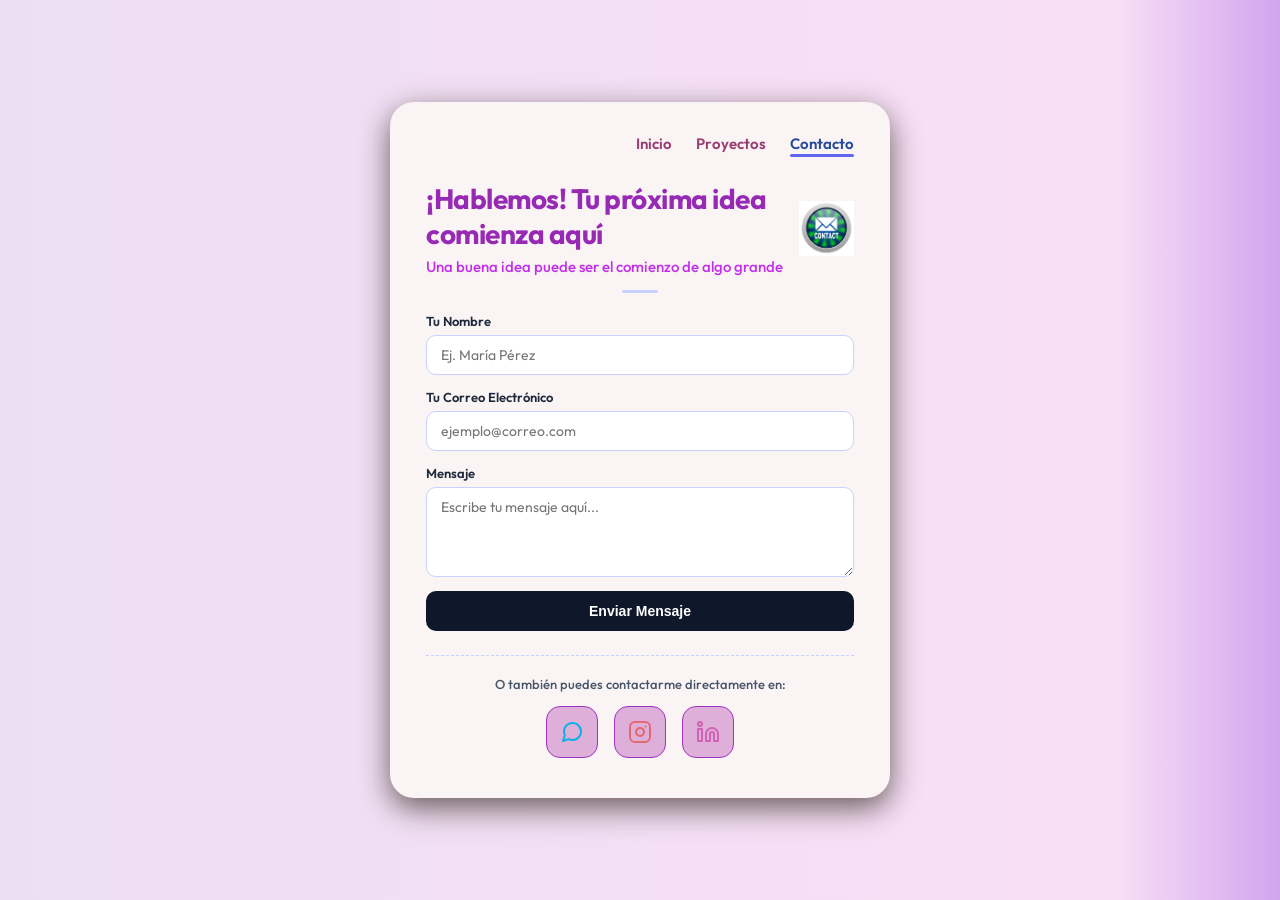
==== contacto.html @ 444f23f7 "3era parte" ====
<!DOCTYPE html>
<html lang="es">

<head>
    <meta charset="UTF-8">
    <meta name="viewport" content="width=device-width, initial-scale=1.0">
    <meta name="description"
        content="Ponte en contacto con Alejandra Delgado Arancibia para consultas, proyectos de marketing digital y colaboraciones.">
    <title>Contacto - Alejandra Delgado</title>
    <!-- Vinculación del archivo CSS compartido -->
    <link rel="stylesheet" href="css/style.css">
    <!-- Tipografía desde Google Fonts (Outfit) -->
    <link rel="preconnect" href="https://fonts.googleapis.com">
    <link rel="preconnect" href="https://fonts.gstatic.com" crossorigin>
    <link href="https://fonts.googleapis.com/css2?family=Outfit:wght@300;400;500;600;700&display=swap" rel="stylesheet">
    <link rel="stylesheet" href="https://unpkg.com/aos@next/dist/aos.css" />
</head>

<body>

    <!-- CONTENEDOR CENTRAL (TARJETA DE PORTAFOLIO) -->
    <main class="card">

        <!-- 1. Menú de Navegación -->
        <nav class="nav-menu" aria-label="Navegación principal">
            <a href="index.html" class="nav-link">Inicio</a>
            <a href="proyectos.html" class="nav-link">Proyectos</a>
            <a href="contacto.html" class="nav-link active">Contacto</a>
        </nav>

        <!-- 2. Encabezado de la página de Contacto -->
        <header class="contact-header-container">
            <div class="contact-header-text">
                <h1 class="profile-name">¡Hablemos! Tu próxima idea comienza aquí</h1>
                <h2 class="profile-subtitle">Una buena idea puede ser el comienzo de algo grande</h2>
            </div>
            <img src="img/logo contacto.webp" alt="Ilustración de contacto" class="contact-header-img">
        </header>

        <!-- 3. Línea Decorativa -->
        <div class="divider" role="separator"></div>

        <!-- 4. Formulario de Contacto (Con servicio gratuito FormSubmit) -->
        <form class="contact-form" action="https://formsubmit.co/alejandradelgadoa21@gmail.com" method="POST">
            <!-- Asunto del correo que recibirás -->
            <input type="hidden" name="_subject" value="¡Nuevo mensaje desde tu Portafolio Web!">
            <!-- Redirección opcional tras enviar -->
            <input type="hidden" name="_captcha" value="false">

            <div class="form-group">
                <label for="nombre" class="form-label">Tu Nombre</label>
                <input type="text" id="nombre" name="nombre" class="form-input" placeholder="Ej. María Pérez" required>
            </div>

            <div class="form-group">
                <label for="email" class="form-label">Tu Correo Electrónico</label>
                <input type="email" id="email" name="email" class="form-input" placeholder="ejemplo@correo.com"
                    required>
            </div>

            <div class="form-group">
                <label for="mensaje" class="form-label">Mensaje</label>
                <textarea id="mensaje" name="mensaje" class="form-textarea" placeholder="Escribe tu mensaje aquí..."
                    required></textarea>
            </div>

            <button type="submit" class="btn-submit">Enviar Mensaje</button>
        </form>

        <!-- 5. Opciones Directas de Contacto -->
        <section class="contact-direct">
            <p class="contact-or-text">O también puedes contactarme directamente en:</p>
            <div class="social-buttons" aria-label="Redes sociales">
                <a href="https://wa.me/" target="_blank" rel="noopener noreferrer" class="btn-social"
                    aria-label="WhatsApp" title="WhatsApp">
                    <svg class="icon icon-whatsapp" viewBox="0 0 24 24" fill="none" stroke="currentColor"
                        stroke-width="2" stroke-linecap="round" stroke-linejoin="round">
                        <path
                            d="M21 11.5a8.38 8.38 0 0 1-.9 3.8 8.5 8.5 0 0 1-7.6 4.7 8.38 8.38 0 0 1-3.8-.9L3 21l1.9-5.7a8.38 8.38 0 0 1-.9-3.8 8.5 8.5 0 0 1 4.7-7.6 8.38 8.38 0 0 1 3.8-.9h.5a8.48 8.48 0 0 1 8 8v.5z">
                        </path>
                    </svg>
                </a>
                <a href="https://www.instagram.com/alejad.18/" target="_blank" rel="noopener noreferrer"
                    class="btn-social" aria-label="Instagram" title="Instagram">
                    <svg class="icon icon-instagram" viewBox="0 0 24 24" fill="none" stroke="currentColor"
                        stroke-width="2" stroke-linecap="round" stroke-linejoin="round">
                        <rect x="2" y="2" width="20" height="20" rx="5" ry="5"></rect>
                        <path d="M16 11.37A4 4 0 1 1 12.63 8 4 4 0 0 1 16 11.37z"></path>
                        <line x1="17.5" y1="6.5" x2="17.51" y2="6.5"></line>
                    </svg>
                </a>
                <a href="https://www.linkedin.com/feed/" target="_blank" rel="noopener noreferrer" class="btn-social"
                    aria-label="LinkedIn" title="LinkedIn">
                    <svg class="icon icon-linkedin" viewBox="0 0 24 24" fill="none" stroke="currentColor"
                        stroke-width="2" stroke-linecap="round" stroke-linejoin="round">
                        <path d="M16 8a6 6 0 0 1 6 6v7h-4v-7a2 2 0 0 0-2-2 2 2 0 0 0-2 2v7h-4v-7a6 6 0 0 1 6-6z"></path>
                        <rect x="2" y="9" width="4" height="12"></rect>
                        <circle cx="4" cy="4" r="2"></circle>
                    </svg>
                </a>
            </div>
        </section>

    </main>
    <script src="https://unpkg.com/aos@next/dist/aos.js"></script>
    <script>
        AOS.init({
            duration: 800, /* Duración de la animación en milisegundos */
            once: true /* La animación ocurre solo una vez al hacer scroll */
        });
    </script>
</body>

</html>
---- css/style.css ----
/* ==========================================================================
   PORTAFOLIO PERSONAL - ALEJANDRA DELGADO
   
   ========================================================================== */

/* --------------------------------------------------------------------------
   1. RESET Y BASE GENERAL
   -------------------------------------------------------------------------- */
* {
    margin: 0;
    padding: 0;
    box-sizing: border-box;
}

body {
    font-family: 'Outfit', sans-serif;
    background: #d9bee8;
    background: linear-gradient(90deg, rgba(217, 190, 232, 0.5) 0%, rgba(242, 179, 235, 0.41) 87%, rgba(182, 109, 227, 0.62) 100%);
    /* Color de fondo suave de la pantalla (Gris azulado) */
    color: #1a202c;
    min-height: 100vh;
    display: flex;
    justify-content: center;
    align-items: center;
    padding: 20px;
}

/* --------------------------------------------------------------------------
   2. CONTENEDOR TARJETA (CARD)
   -------------------------------------------------------------------------- */
.card {
    background-color: #faf4f4;
    /* Fondo rosa de la tarjeta */
    width: 100%;
    max-width: 500px;
    /* Ancho máximo acorde a la imagen de muestra */
    border-radius: 24px;
    /* Bordes bastante redondeados */
    padding: 32px 36px 40px 36px;
    box-shadow: 0 10px 30px rgba(99, 86, 86, 0.957);
    /* Sombra muy elegante y suave */
    text-align: center;
}

/* --------------------------------------------------------------------------
   3. MENÚ DE NAVEGACIÓN SUPERIOR
   -------------------------------------------------------------------------- */
.nav-menu {
    display: flex;
    justify-content: flex-end;
    /* Alinea el menú a la derecha */
    gap: 24px;
    /* Espacio entre las opciones */
    margin-bottom: 24px;
}

.nav-link {
    text-decoration: none;
    color: #7b0b4ec7;
    /* Color de texto secundario para opciones no activas */
    font-size: 15px;
    font-weight: 600;
    position: relative;
    padding-bottom: 4px;
    transition: color 0.2s ease;
}

.nav-link:hover {
    color: #7d32ac;
}

/* Opción activa (Inicio) con su barrita morada debajo */
.nav-link.active {
    color: #25499c;
}

.nav-link.active::after {
    content: '';
    position: absolute;
    bottom: 0;
    left: 0;
    width: 100%;
    height: 3px;
    background-color: #6366f1;
    /* Color azul/morado de la barrita inferior */
    border-radius: 2px;
}

/* --------------------------------------------------------------------------
   4. FOTO DE PERFIL (AVATAR CIRCULAR CON ANILLO DE COLOR)
   -------------------------------------------------------------------------- */
.avatar-container {
    width: 140px;
    height: 140px;
    margin: 0 auto 24px auto;
    /* Centrado con margen inferior */
    border-radius: 50%;
    box-shadow: 0 0 0 12px #ff2d8d;
    /* Anillo/Aro de luz rosado llamativo alrededor de la foto */
    overflow: hidden;
}

.avatar-img {
    width: 100%;
    height: 100%;
    object-fit: cover;
    /* Ajusta la foto sin deformarla */
}

/* --------------------------------------------------------------------------
   5. NOMBRES Y TEXTOS (TIPOGRAFÍAS Y COLORES DIFERENCIADOS)
   -------------------------------------------------------------------------- */
.profile-header {
    margin-bottom: 14px;
}

/* Encabezado especial para la página de Contacto con imagen al lado */
.contact-header-container {
    display: flex;
    align-items: center;
    justify-content: center;
    gap: 16px;
    margin-bottom: 14px;
}

.contact-header-text {
    text-align: left;
}

.contact-header-img {
    width: 55px;
    height: 55px;
    object-fit: contain;
    flex-shrink: 0;
    animation: float 3s ease-in-out infinite;
}

@keyframes float {

    0%,
    100% {
        transform: translateY(0);
    }

    50% {
        transform: translateY(-5px);
    }
}

/* Nombre principal: Color oscuro y destacado (#0f172a) */
.profile-name {
    font-size: 28px;
    font-weight: 700;
    color: #8506a8d9;
    /* Azul marino muy oscuro, diferente al párrafo */
    letter-spacing: -0.5px;
    margin-bottom: 6px;
}

/* Subtítulo de profesión: Color gris azulado tenue (#64748b) */
.profile-subtitle {
    font-size: 15px;
    font-weight: 500;
    color: #c22eeb;
}

/* Línea decorativa pequeña debajo del subtítulo */
.divider {
    width: 36px;
    height: 3px;
    background-color: #c7d2fe;
    /* Color lila/azul suave */
    border-radius: 3px;
    margin: 0 auto 20px auto;
}

/* Párrafo / Biografía: Color gris intermedio (#475569) */
.profile-bio {
    font-size: 14px;
    line-height: 1.65;
    color: #8315b57b;
    /* Gris suave legible, distinto del título */
    max-width: 400px;
    margin: 0 auto 28px auto;
}

/* --------------------------------------------------------------------------
   6. BOTONES PARA LOS ENLACES (REDES SOCIALES CUADRADOS CON ICONO)
   -------------------------------------------------------------------------- */
.social-buttons {
    display: flex;
    flex-direction: row;
    justify-content: center;
    align-items: center;
    gap: 16px;
    max-width: 300px;
    margin: 0 auto;
    width: 100%;
}

.btn-social {
    display: flex;
    align-items: center;
    justify-content: center;
    width: 52px;
    height: 52px;
    background-color: #ddafd9;
    border: 1.5px solid #a032c1;
    /* Borde de color suave y esquinas redondeadas tipo redondo moderno */
    border-radius: 14px;
    text-decoration: none;
    color: #1e293b;
    transition: all 0.25s cubic-bezier(0.4, 0, 0.2, 1);
}

/* Efecto al pasar el mouse por encima del botón */
.btn-social:hover {
    border-color: #41418f;
    background-color: #ffffff;
    box-shadow: 0 6px 16px rgba(160, 50, 193, 0.25);
    transform: translateY(-3px) scale(1.05);
}

/* Estilos de los iconos dentro de los botones */
.icon {
    width: 24px;
    height: 24px;
}

.icon-instagram {
    color: #e64d4db6;
    /* Color morado característico de Instagram */
}

.icon-linkedin {
    color: hsl(314, 54%, 60%);
    /* Color azul oficial de LinkedIn */
}

.icon-whatsapp {
    color: #0db1e8;
    /* Color verde oficial de WhatsApp */
}

/* --------------------------------------------------------------------------
   7. SECCIÓN DE PROYECTOS Y FORMULARIO DE CONTACTO
   -------------------------------------------------------------------------- */
.projects-grid {
    display: flex;
    flex-direction: column;
    gap: 16px;
    margin-top: 20px;
    text-align: left;
}

.project-item {
    background-color: #ffffff;
    border: 1.5px solid #c7d2fe;
    border-radius: 16px;
    padding: 16px;
    transition: transform 0.2s ease, box-shadow 0.2s ease;
}

.project-item:hover {
    transform: translateY(-2px);
    box-shadow: 0 4px 12px rgba(0, 0, 0, 0.05);
}

.project-img {
    width: 100%;
    height: 140px;
    object-fit: cover;
    border-radius: 10px;
    margin-bottom: 12px;
    background-color: #f1f5f9;
}

.project-title {
    font-size: 17px;
    font-weight: 700;
    color: #0f172a;
    margin-bottom: 6px;
}

.project-desc {
    font-size: 13px;
    color: #475569;
    line-height: 1.5;
    margin-bottom: 10px;
}

.btn-project {
    display: inline-block;
    padding: 8px 16px;
    background-color: #6366f1;
    color: #ffffff;
    text-decoration: none;
    font-size: 13px;
    font-weight: 600;
    border-radius: 8px;
    transition: background-color 0.2s ease;
}

.btn-project:hover {
    background-color: #4f46e5;
}

/* Formulario de Contacto */
.contact-form {
    display: flex;
    flex-direction: column;
    gap: 14px;
    margin-top: 20px;
    text-align: left;
}

.form-group {
    display: flex;
    flex-direction: column;
    gap: 6px;
}

.form-label {
    font-size: 13px;
    font-weight: 600;
    color: #1e293b;
}

.form-input,
.form-textarea {
    width: 100%;
    padding: 10px 14px;
    border: 1.5px solid #c7d2fe;
    border-radius: 10px;
    font-family: inherit;
    font-size: 14px;
    outline: none;
    transition: border-color 0.2s ease;
}

.form-input:focus,
.form-textarea:focus {
    border-color: #6366f1;
}

.form-textarea {
    resize: vertical;
    min-height: 90px;
}

.btn-submit {
    background-color: #0f172a;
    color: #ffffff;
    border: none;
    border-radius: 10px;
    padding: 12px;
    font-size: 14px;
    font-weight: 600;
    cursor: pointer;
    transition: background-color 0.2s ease;
}

.btn-submit:hover {
    background-color: #6366f1;
}

.contact-direct {
    margin-top: 24px;
    padding-top: 20px;
    border-top: 1px dashed #c7d2fe;
}

.contact-or-text {
    font-size: 13px;
    color: #475569;
    margin-bottom: 14px;
    font-weight: 500;
}
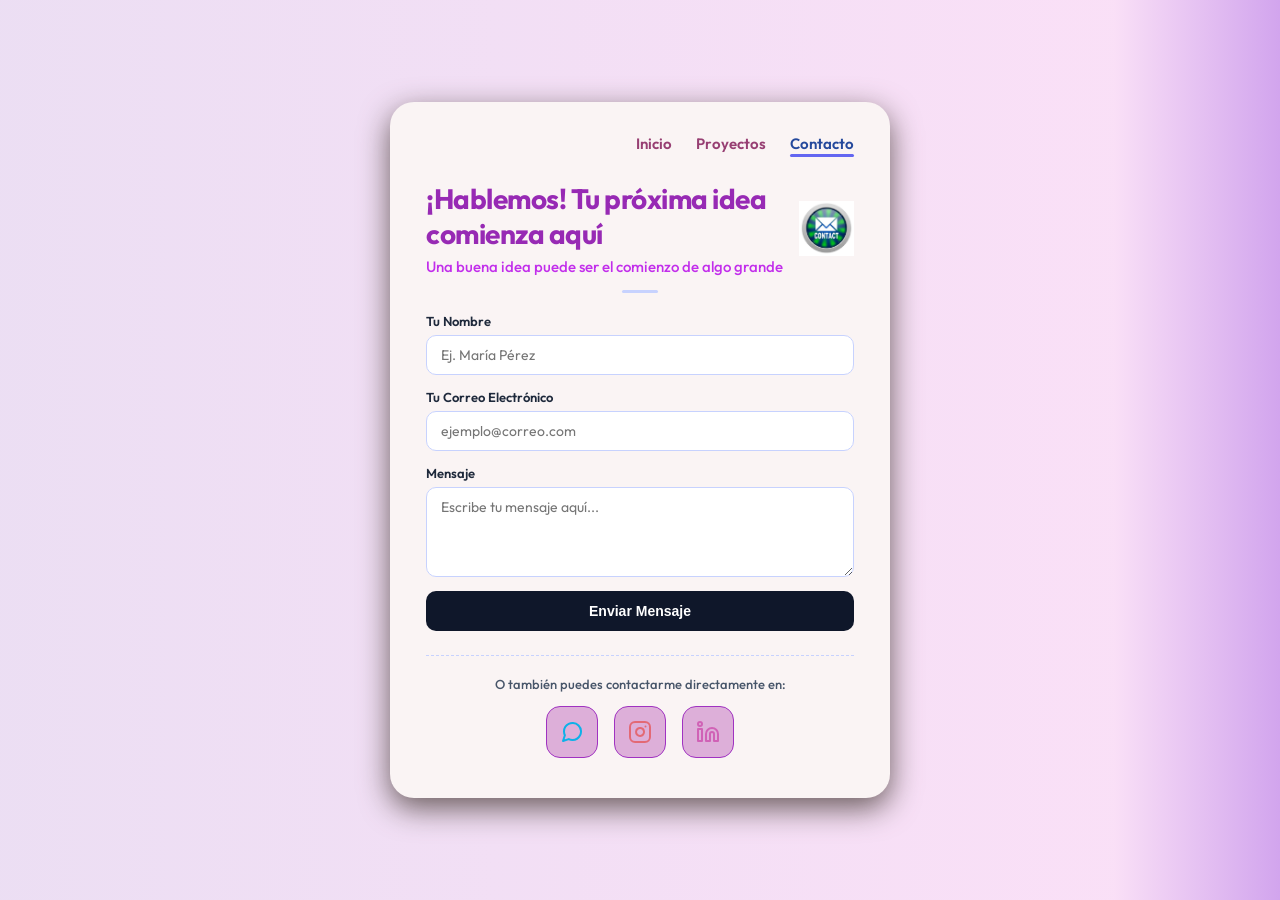
==== commit 479428fc: "3era parte" ====
--- a/contacto.html
+++ b/contacto.html
@@ -41,7 +41,8 @@
         <div class="divider" role="separator"></div>
 
         <!-- 4. Formulario de Contacto (Con servicio gratuito FormSubmit) -->
-        <form class="contact-form" action="https://formsubmit.co/alejandradelgadoa21@gmail.com" method="POST">
+        <form class="contact-form" action="https://formsubmit.co/alejandradelgadoa21@gmail.com" method="POST"
+            data-aos="fade-up" data-aos-delay="500">
             <!-- Asunto del correo que recibirás -->
             <input type="hidden" name="_subject" value="¡Nuevo mensaje desde tu Portafolio Web!">
             <!-- Redirección opcional tras enviar -->
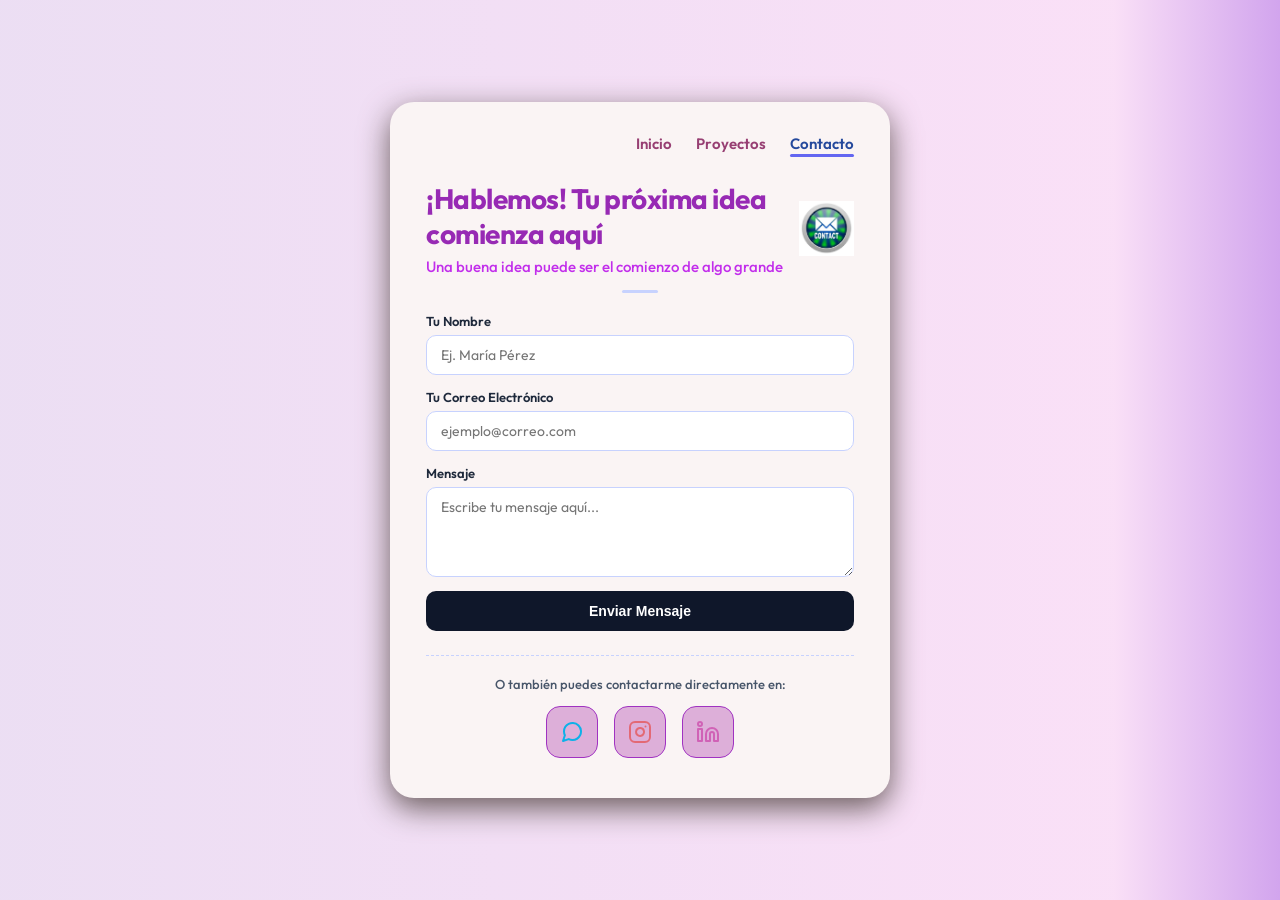
==== commit cd65d86f: "ultimos ajustes" ====
--- a/contacto.html
+++ b/contacto.html
@@ -42,7 +42,7 @@
 
         <!-- 4. Formulario de Contacto (Con servicio gratuito FormSubmit) -->
         <form class="contact-form" action="https://formsubmit.co/alejandradelgadoa21@gmail.com" method="POST"
-            data-aos="fade-up" data-aos-delay="500">
+            data-aos="fade-down" data-aos-delay="500">
             <!-- Asunto del correo que recibirás -->
             <input type="hidden" name="_subject" value="¡Nuevo mensaje desde tu Portafolio Web!">
             <!-- Redirección opcional tras enviar -->
@@ -70,10 +70,10 @@
 
         <!-- 5. Opciones Directas de Contacto -->
         <section class="contact-direct">
-            <p class="contact-or-text">O también puedes contactarme directamente en:</p>
+            <p class="contact-or-text" data-aos="fade-up" data-aos-delay="600">O también puedes contactarme directamente en:</p>
             <div class="social-buttons" aria-label="Redes sociales">
-                <a href="https://wa.me/" target="_blank" rel="noopener noreferrer" class="btn-social"
-                    aria-label="WhatsApp" title="WhatsApp">
+                <a href="https://wa.me/" target="_blank" rel="noopener noreferrer"
+                    class="btn-social btn-whatsapp" aria-label="WhatsApp" title="WhatsApp" data-aos="flip-left" data-aos-delay="700">
                     <svg class="icon icon-whatsapp" viewBox="0 0 24 24" fill="none" stroke="currentColor"
                         stroke-width="2" stroke-linecap="round" stroke-linejoin="round">
                         <path
@@ -82,7 +82,7 @@
                     </svg>
                 </a>
                 <a href="https://www.instagram.com/alejad.18/" target="_blank" rel="noopener noreferrer"
-                    class="btn-social" aria-label="Instagram" title="Instagram">
+                    class="btn-social btn-instagram" aria-label="Instagram" title="Instagram" data-aos="flip-left" data-aos-delay="800">
                     <svg class="icon icon-instagram" viewBox="0 0 24 24" fill="none" stroke="currentColor"
                         stroke-width="2" stroke-linecap="round" stroke-linejoin="round">
                         <rect x="2" y="2" width="20" height="20" rx="5" ry="5"></rect>
@@ -90,8 +90,8 @@
                         <line x1="17.5" y1="6.5" x2="17.51" y2="6.5"></line>
                     </svg>
                 </a>
-                <a href="https://www.linkedin.com/feed/" target="_blank" rel="noopener noreferrer" class="btn-social"
-                    aria-label="LinkedIn" title="LinkedIn">
+                <a href="https://www.linkedin.com/feed/" target="_blank" rel="noopener noreferrer"
+                    class="btn-social btn-linkedin" aria-label="LinkedIn" title="LinkedIn" data-aos="flip-left" data-aos-delay="900">
                     <svg class="icon icon-linkedin" viewBox="0 0 24 24" fill="none" stroke="currentColor"
                         stroke-width="2" stroke-linecap="round" stroke-linejoin="round">
                         <path d="M16 8a6 6 0 0 1 6 6v7h-4v-7a2 2 0 0 0-2-2 2 2 0 0 0-2 2v7h-4v-7a6 6 0 0 1 6-6z"></path>
--- a/css/style.css
+++ b/css/style.css
@@ -210,36 +210,73 @@
     border-radius: 14px;
     text-decoration: none;
     color: #1e293b;
-    transition: all 0.25s cubic-bezier(0.4, 0, 0.2, 1);
-}
-
-/* Efecto al pasar el mouse por encima del botón */
-.btn-social:hover {
-    border-color: #41418f;
-    background-color: #ffffff;
-    box-shadow: 0 6px 16px rgba(160, 50, 193, 0.25);
-    transform: translateY(-3px) scale(1.05);
+    transition: all 0.4s cubic-bezier(0.4, 0, 0.2, 1);
+}
+
+/* Efecto al pasar el mouse o tocar el botón: giro 360° sobre su eje */
+.btn-social:hover,
+.btn-social:active {
+    transform: translateY(-4px) scale(1.12) rotate(360deg);
 }
 
 /* Estilos de los iconos dentro de los botones */
 .icon {
     width: 24px;
     height: 24px;
+    transition: color 0.3s ease;
 }
 
 .icon-instagram {
     color: #e64d4db6;
-    /* Color morado característico de Instagram */
 }
 
 .icon-linkedin {
     color: hsl(314, 54%, 60%);
-    /* Color azul oficial de LinkedIn */
 }
 
 .icon-whatsapp {
     color: #0db1e8;
-    /* Color verde oficial de WhatsApp */
+}
+
+/* --- COLORES ORIGINALES DE CADA APLICACIÓN AL TOCAR / HOVER --- */
+
+/* Instagram: Gradiente oficial característico */
+.btn-social.btn-instagram:hover,
+.btn-social.btn-instagram:active {
+    background: linear-gradient(45deg, #f09433 0%, #e6683c 25%, #dc2743 50%, #cc2366 75%, #bc1888 100%);
+    border-color: transparent;
+    box-shadow: 0 8px 20px rgba(220, 39, 67, 0.4);
+}
+
+.btn-social.btn-instagram:hover .icon-instagram,
+.btn-social.btn-instagram:active .icon-instagram {
+    color: #ffffff;
+}
+
+/* LinkedIn: Azul oficial de la marca (#0A66C2) */
+.btn-social.btn-linkedin:hover,
+.btn-social.btn-linkedin:active {
+    background-color: #0A66C2;
+    border-color: #0A66C2;
+    box-shadow: 0 8px 20px rgba(10, 102, 194, 0.4);
+}
+
+.btn-social.btn-linkedin:hover .icon-linkedin,
+.btn-social.btn-linkedin:active .icon-linkedin {
+    color: #ffffff;
+}
+
+/* WhatsApp: Verde oficial de la marca (#25D366) */
+.btn-social.btn-whatsapp:hover,
+.btn-social.btn-whatsapp:active {
+    background-color: #25D366;
+    border-color: #25D366;
+    box-shadow: 0 8px 20px rgba(37, 211, 102, 0.4);
+}
+
+.btn-social.btn-whatsapp:hover .icon-whatsapp,
+.btn-social.btn-whatsapp:active .icon-whatsapp {
+    color: #ffffff;
 }
 
 /* --------------------------------------------------------------------------
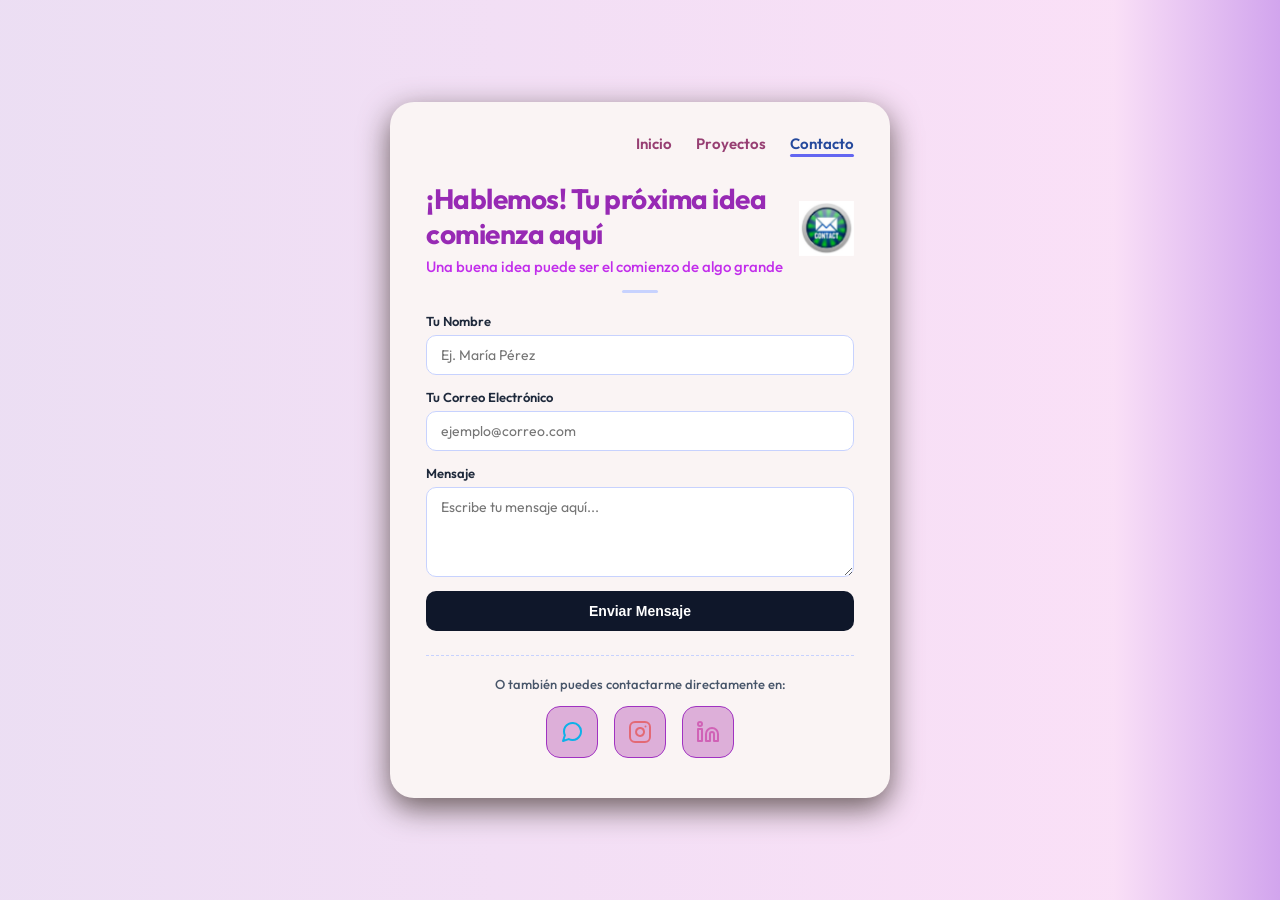
==== commit 7cb74e82: "ultimos ajustes" ====
--- a/contacto.html
+++ b/contacto.html
@@ -34,7 +34,7 @@
                 <h1 class="profile-name">¡Hablemos! Tu próxima idea comienza aquí</h1>
                 <h2 class="profile-subtitle">Una buena idea puede ser el comienzo de algo grande</h2>
             </div>
-            <img src="img/logo contacto.webp" alt="Ilustración de contacto" class="contact-header-img">
+            <img src="img/logo contacto.webp" alt="Ilustración de contacto" class="contact-header-img" data-aos="flip-left" data-aos-delay="400">
         </header>
 
         <!-- 3. Línea Decorativa -->
@@ -65,7 +65,7 @@
                     required></textarea>
             </div>
 
-            <button type="submit" class="btn-submit">Enviar Mensaje</button>
+            <button type="submit" class="btn-submit" data-aos="flip-left" data-aos-delay="600">Enviar Mensaje</button>
         </form>
 
         <!-- 5. Opciones Directas de Contacto -->
--- a/css/style.css
+++ b/css/style.css
@@ -98,6 +98,12 @@
     box-shadow: 0 0 0 12px #ff2d8d;
     /* Anillo/Aro de luz rosado llamativo alrededor de la foto */
     overflow: hidden;
+    transition: transform 0.6s cubic-bezier(0.4, 0, 0.2, 1);
+    cursor: pointer;
+}
+
+.avatar-container:hover {
+    transform: rotate(360deg) scale(1.05);
 }
 
 .avatar-img {
@@ -133,6 +139,12 @@
     object-fit: contain;
     flex-shrink: 0;
     animation: float 3s ease-in-out infinite;
+    transition: transform 0.6s cubic-bezier(0.4, 0, 0.2, 1);
+    cursor: pointer;
+}
+
+.contact-header-img:hover {
+    transform: rotate(360deg) scale(1.2);
 }
 
 @keyframes float {
@@ -394,11 +406,14 @@
     font-size: 14px;
     font-weight: 600;
     cursor: pointer;
-    transition: background-color 0.2s ease;
-}
-
-.btn-submit:hover {
+    transition: all 0.5s cubic-bezier(0.4, 0, 0.2, 1);
+}
+
+.btn-submit:hover,
+.btn-submit:active {
     background-color: #6366f1;
+    transform: translateY(-2px) rotate(360deg) scale(1.03);
+    box-shadow: 0 8px 20px rgba(99, 102, 241, 0.4);
 }
 
 .contact-direct {
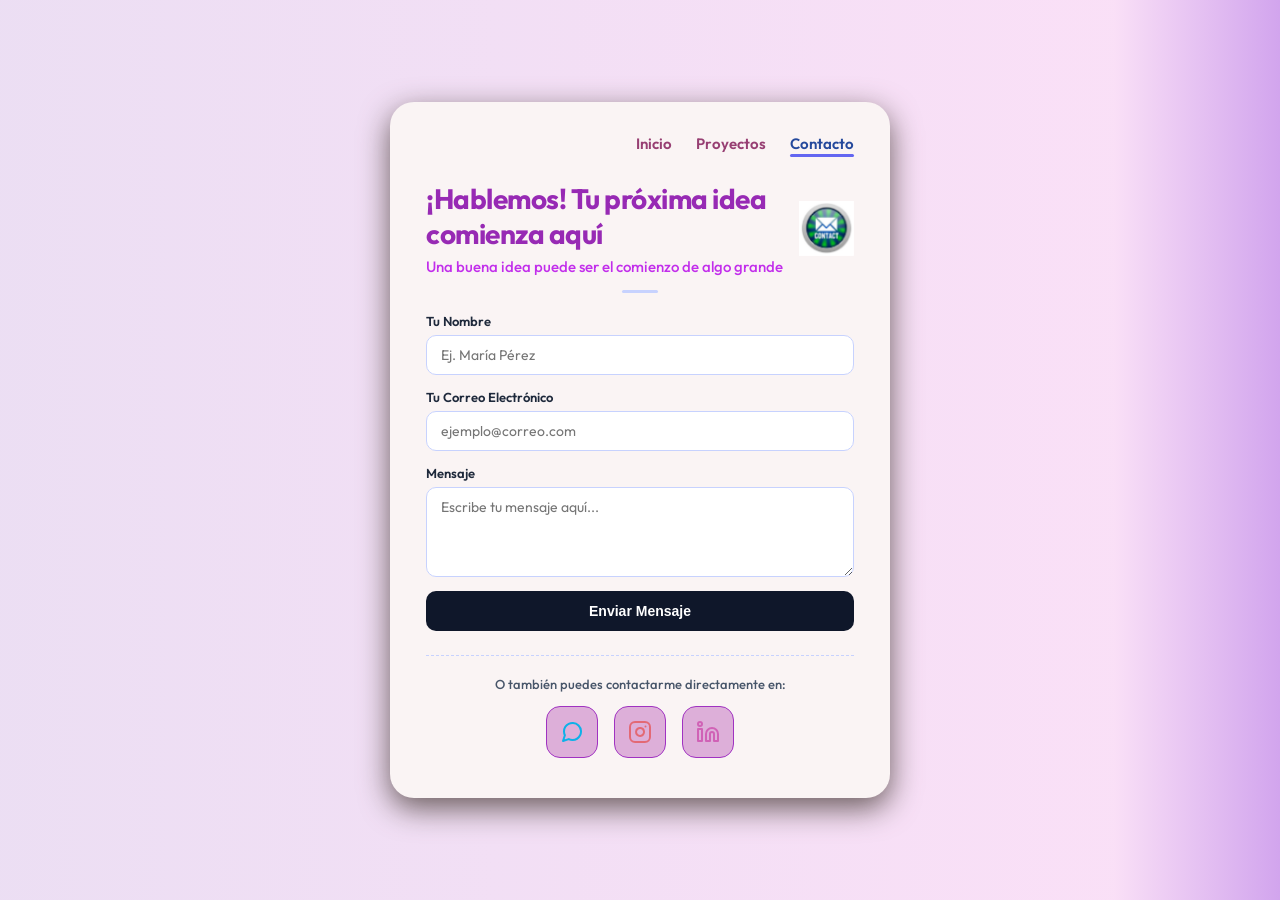
==== commit aed6f341: "ultimos ajustes" ====
--- a/contacto.html
+++ b/contacto.html
@@ -70,10 +70,10 @@
 
         <!-- 5. Opciones Directas de Contacto -->
         <section class="contact-direct">
-            <p class="contact-or-text" data-aos="fade-up" data-aos-delay="600">O también puedes contactarme directamente en:</p>
-            <div class="social-buttons" aria-label="Redes sociales">
+            <p class="contact-or-text">O también puedes contactarme directamente en:</p>
+            <div class="social-buttons" aria-label="Redes sociales" data-aos="fade-up">
                 <a href="https://wa.me/" target="_blank" rel="noopener noreferrer"
-                    class="btn-social btn-whatsapp" aria-label="WhatsApp" title="WhatsApp" data-aos="flip-left" data-aos-delay="700">
+                    class="btn-social btn-whatsapp" aria-label="WhatsApp" title="WhatsApp">
                     <svg class="icon icon-whatsapp" viewBox="0 0 24 24" fill="none" stroke="currentColor"
                         stroke-width="2" stroke-linecap="round" stroke-linejoin="round">
                         <path
@@ -82,7 +82,7 @@
                     </svg>
                 </a>
                 <a href="https://www.instagram.com/alejad.18/" target="_blank" rel="noopener noreferrer"
-                    class="btn-social btn-instagram" aria-label="Instagram" title="Instagram" data-aos="flip-left" data-aos-delay="800">
+                    class="btn-social btn-instagram" aria-label="Instagram" title="Instagram">
                     <svg class="icon icon-instagram" viewBox="0 0 24 24" fill="none" stroke="currentColor"
                         stroke-width="2" stroke-linecap="round" stroke-linejoin="round">
                         <rect x="2" y="2" width="20" height="20" rx="5" ry="5"></rect>
@@ -91,7 +91,7 @@
                     </svg>
                 </a>
                 <a href="https://www.linkedin.com/feed/" target="_blank" rel="noopener noreferrer"
-                    class="btn-social btn-linkedin" aria-label="LinkedIn" title="LinkedIn" data-aos="flip-left" data-aos-delay="900">
+                    class="btn-social btn-linkedin" aria-label="LinkedIn" title="LinkedIn">
                     <svg class="icon icon-linkedin" viewBox="0 0 24 24" fill="none" stroke="currentColor"
                         stroke-width="2" stroke-linecap="round" stroke-linejoin="round">
                         <path d="M16 8a6 6 0 0 1 6 6v7h-4v-7a2 2 0 0 0-2-2 2 2 0 0 0-2 2v7h-4v-7a6 6 0 0 1 6-6z"></path>
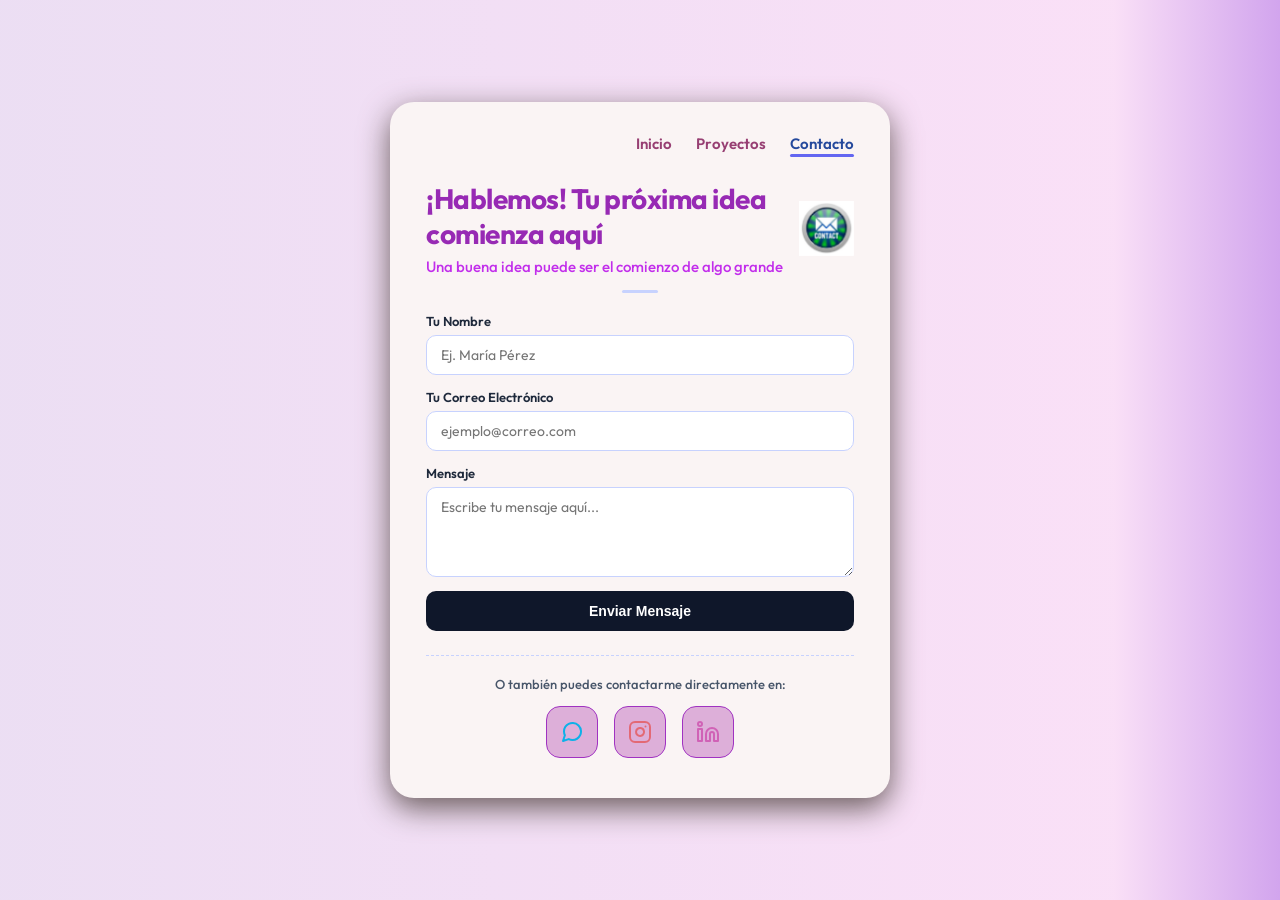
==== commit 840a1a99: "ultimos ajustes" ====
--- a/contacto.html
+++ b/contacto.html
@@ -31,10 +31,13 @@
         <!-- 2. Encabezado de la página de Contacto -->
         <header class="contact-header-container">
             <div class="contact-header-text">
-                <h1 class="profile-name">¡Hablemos! Tu próxima idea comienza aquí</h1>
-                <h2 class="profile-subtitle">Una buena idea puede ser el comienzo de algo grande</h2>
+                <h1 class="profile-name" data-aos="zoom-in" data-aos-delay="400">¡Hablemos! Tu próxima idea comienza
+                    aquí</h1>
+                <h2 class="profile-subtitle" data-aos="zoom-in" data-aos-delay="500">Una buena idea puede ser el
+                    comienzo de algo grande</h2>
             </div>
-            <img src="img/logo contacto.webp" alt="Ilustración de contacto" class="contact-header-img" data-aos="flip-left" data-aos-delay="400">
+            <img src="img/logo contacto.webp" alt="Ilustración de contacto" class="contact-header-img"
+                data-aos="flip-left" data-aos-delay="400">
         </header>
 
         <!-- 3. Línea Decorativa -->
@@ -72,8 +75,8 @@
         <section class="contact-direct">
             <p class="contact-or-text">O también puedes contactarme directamente en:</p>
             <div class="social-buttons" aria-label="Redes sociales" data-aos="fade-up">
-                <a href="https://wa.me/" target="_blank" rel="noopener noreferrer"
-                    class="btn-social btn-whatsapp" aria-label="WhatsApp" title="WhatsApp">
+                <a href="https://wa.me/" target="_blank" rel="noopener noreferrer" class="btn-social btn-whatsapp"
+                    aria-label="WhatsApp" title="WhatsApp">
                     <svg class="icon icon-whatsapp" viewBox="0 0 24 24" fill="none" stroke="currentColor"
                         stroke-width="2" stroke-linecap="round" stroke-linejoin="round">
                         <path
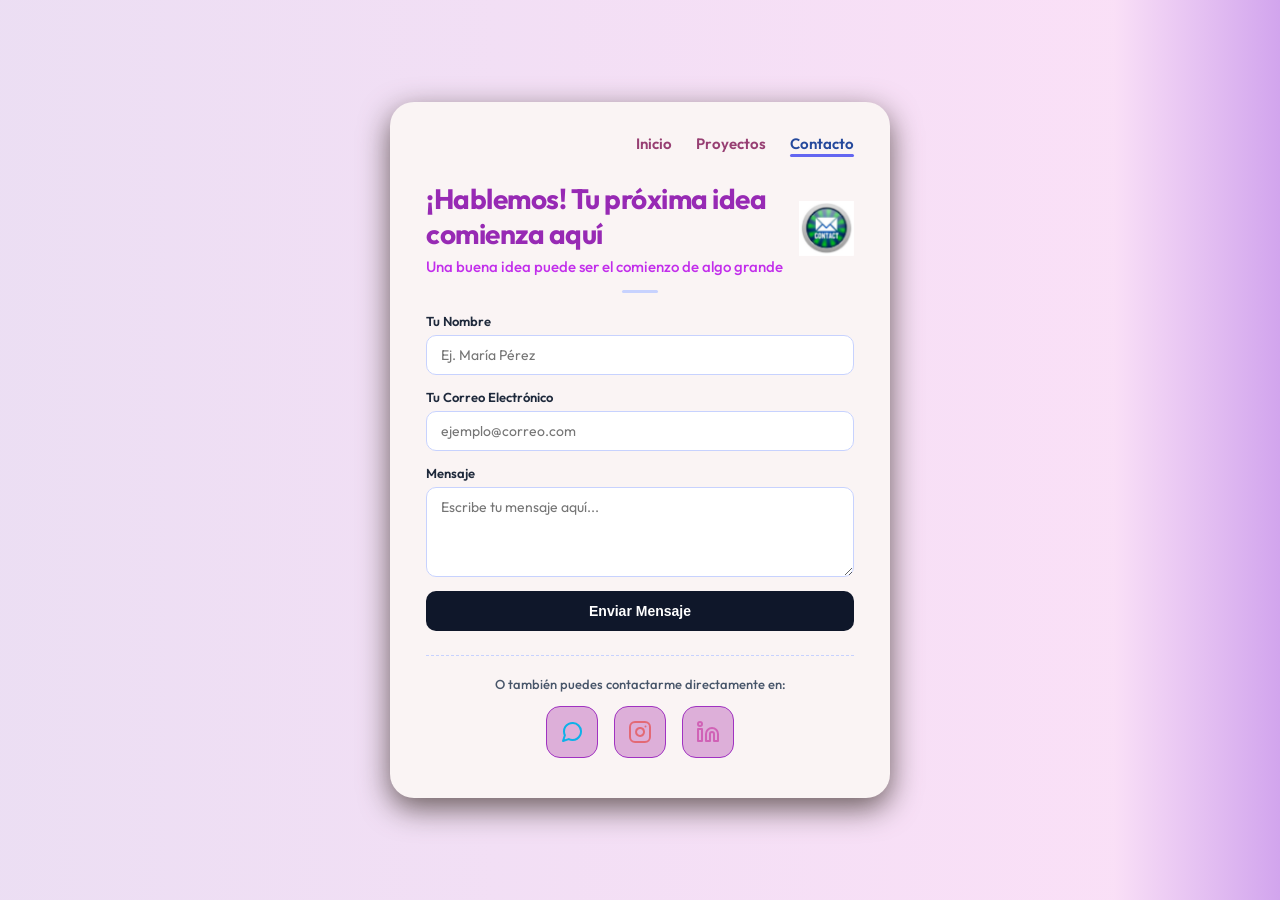
==== commit 674e8de2: "ultimos ajustes" ====
--- a/contacto.html
+++ b/contacto.html
@@ -74,7 +74,7 @@
         <!-- 5. Opciones Directas de Contacto -->
         <section class="contact-direct">
             <p class="contact-or-text">O también puedes contactarme directamente en:</p>
-            <div class="social-buttons" aria-label="Redes sociales" data-aos="fade-up">
+            <div class="social-buttons" aria-label="Redes sociales">
                 <a href="https://wa.me/" target="_blank" rel="noopener noreferrer" class="btn-social btn-whatsapp"
                     aria-label="WhatsApp" title="WhatsApp">
                     <svg class="icon icon-whatsapp" viewBox="0 0 24 24" fill="none" stroke="currentColor"
@@ -110,7 +110,8 @@
     <script>
         AOS.init({
             duration: 800, /* Duración de la animación en milisegundos */
-            once: true /* La animación ocurre solo una vez al hacer scroll */
+            once: true, /* La animación ocurre solo una vez al hacer scroll */
+            offset: 0 /* Asegura que la animación se active incluso al final de la página */
         });
     </script>
 </body>
